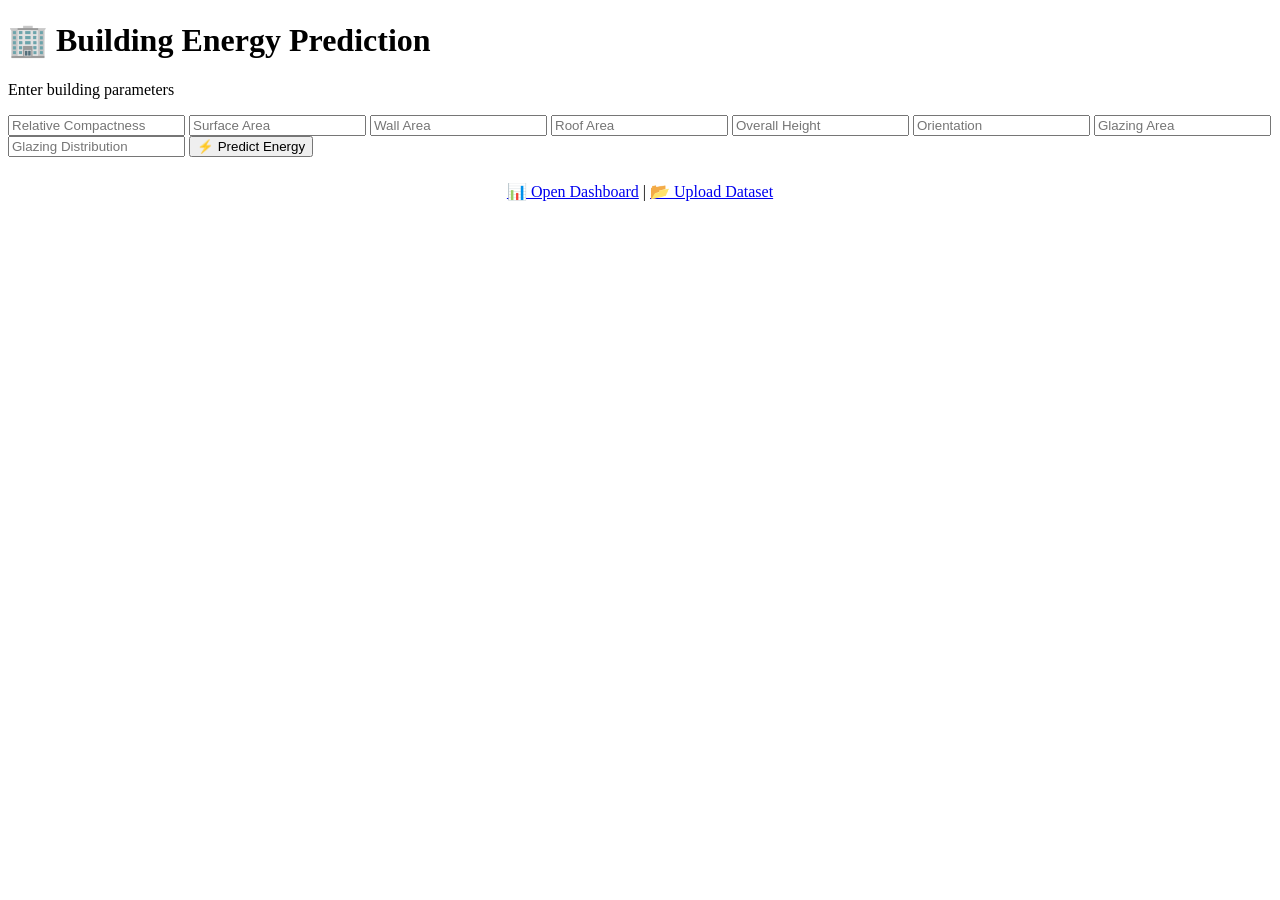
==== templates/index.html @ 182e848c "Initial commit: Energy consumption prediction project" ====
<!DOCTYPE html>
<html>
<head>
    <title>Energy Prediction</title>
    <link rel="stylesheet" href="{{ url_for('static', filename='css/styles.css') }}">
</head>
<body>

<div class="container">
    <h1>🏢 Building Energy Prediction</h1>
    <p>Enter building parameters</p>

    <form action="/predict" method="post" class="grid">
        <input name="Relative_Compactness" required placeholder="Relative Compactness">
        <input name="Surface_Area" required placeholder="Surface Area">
        <input name="Wall_Area" required placeholder="Wall Area">
        <input name="Roof_Area" required placeholder="Roof Area">
        <input name="Overall_Height" required placeholder="Overall Height">
        <input name="Orientation" required placeholder="Orientation">
        <input name="Glazing_Area" required placeholder="Glazing Area">
        <input name="Glazing_Area_Distribution" required placeholder="Glazing Distribution">
        <button type="submit">⚡ Predict Energy</button>
    </form>

    <div style="text-align:center; margin-top:25px;">
        <a href="/dashboard" class="upload-back">📊 Open Dashboard</a> |
        <a href="/upload" class="upload-back">📂 Upload Dataset</a>
    </div>
</div>

</body>
</html>
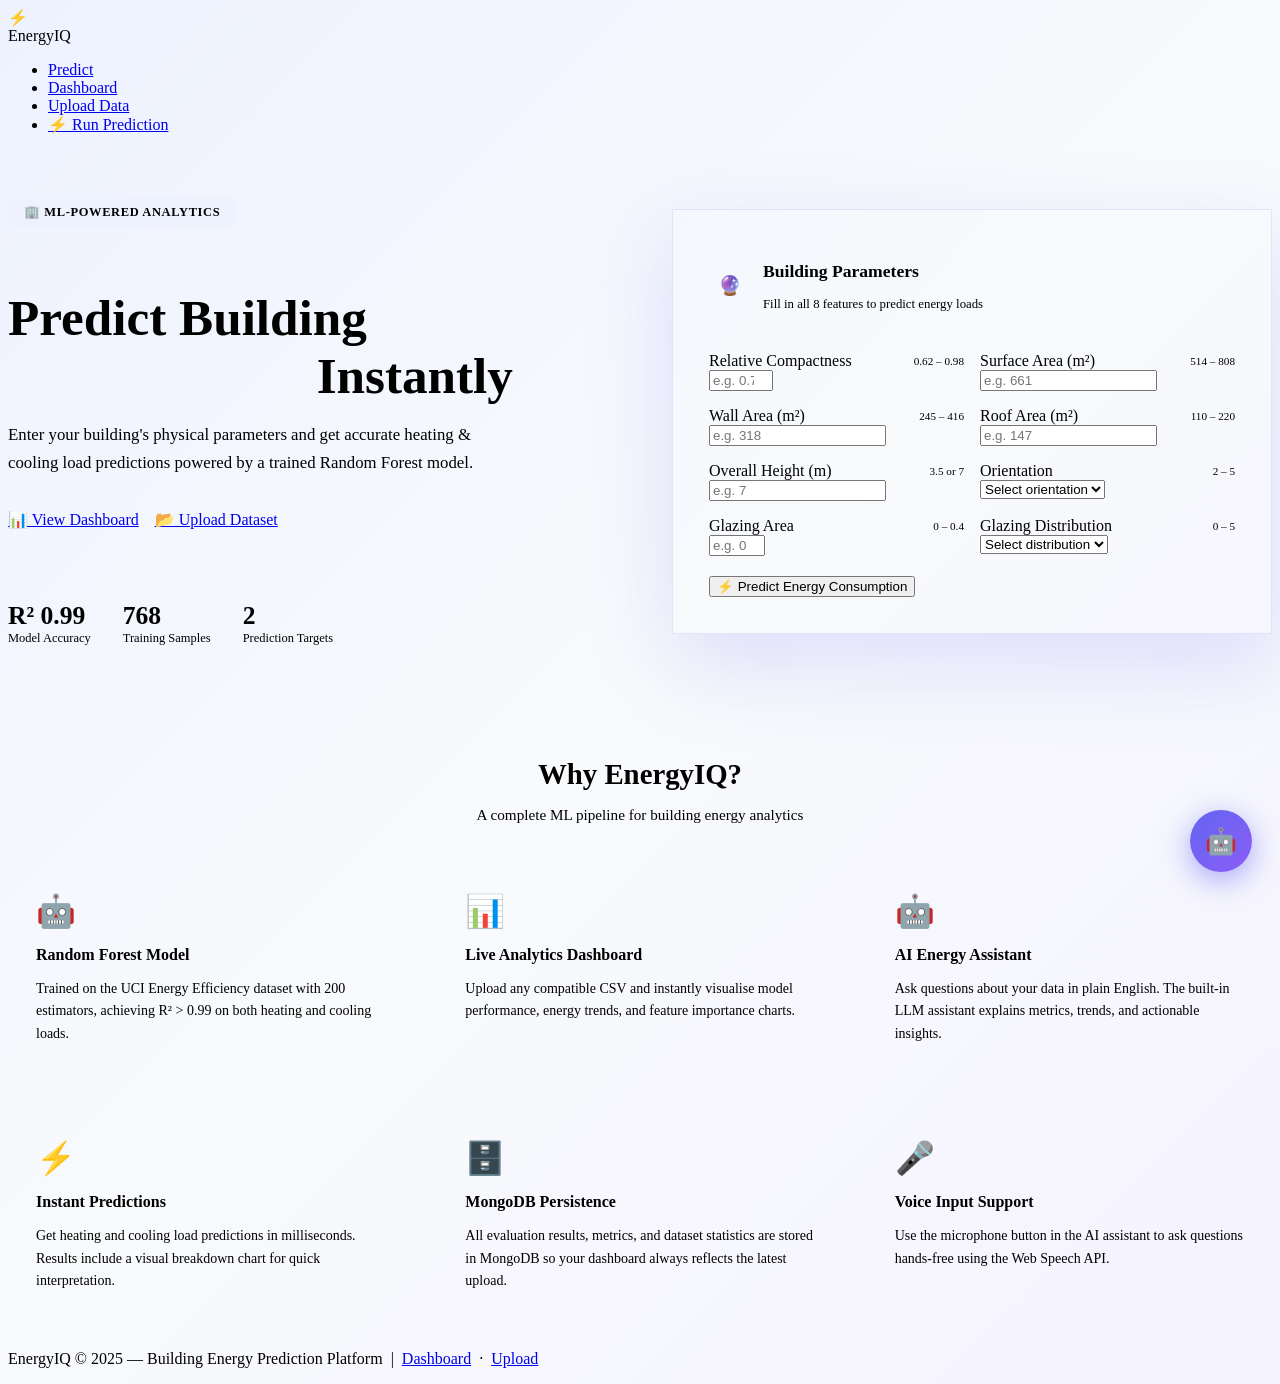
==== commit 470e3420: "feat: real-world UI upgrade with AI chatbot, analytics dashboard, drag-drop upload" ====
--- a/templates/index.html
+++ b/templates/index.html
@@ -1,32 +1,505 @@
 <!DOCTYPE html>
-<html>
+<html lang="en">
 <head>
-    <title>Energy Prediction</title>
-    <link rel="stylesheet" href="{{ url_for('static', filename='css/styles.css') }}">
+  <meta charset="UTF-8">
+  <meta name="viewport" content="width=device-width, initial-scale=1.0">
+  <title>EnergyIQ — Building Energy Prediction</title>
+  <link rel="preconnect" href="https://fonts.googleapis.com">
+  <link href="https://fonts.googleapis.com/css2?family=Inter:wght@400;500;600;700;800&display=swap" rel="stylesheet">
+  <link rel="stylesheet" href="{{ url_for('static', filename='css/styles.css') }}">
+  <style>
+    /* ---- INDEX-SPECIFIC ---- */
+    body { background: linear-gradient(135deg, #eef2ff 0%, #f8fafc 50%, #f5f3ff 100%); }
+
+    .hero-section {
+      display: grid;
+      grid-template-columns: 1fr 1fr;
+      gap: 4rem;
+      align-items: center;
+      padding: 3rem 0 2rem;
+    }
+
+    .hero-text .eyebrow {
+      display: inline-flex;
+      align-items: center;
+      gap: .5rem;
+      background: #eef2ff;
+      color: var(--indigo);
+      font-size: .78rem;
+      font-weight: 700;
+      padding: .4rem 1rem;
+      border-radius: var(--radius-full);
+      margin-bottom: 1.25rem;
+      letter-spacing: .05em;
+      text-transform: uppercase;
+    }
+
+    .hero-text h1 {
+      font-size: clamp(2.2rem, 4vw, 3.2rem);
+      font-weight: 800;
+      line-height: 1.12;
+      color: var(--slate-900);
+      margin-bottom: 1rem;
+    }
+
+    .hero-text h1 span {
+      background: linear-gradient(135deg, var(--indigo), var(--purple));
+      -webkit-background-clip: text;
+      -webkit-text-fill-color: transparent;
+    }
+
+    .hero-text p {
+      color: var(--slate-600);
+      font-size: 1.05rem;
+      line-height: 1.7;
+      margin-bottom: 2rem;
+      max-width: 480px;
+    }
+
+    .hero-actions {
+      display: flex;
+      gap: 1rem;
+      flex-wrap: wrap;
+    }
+
+    .hero-stats {
+      display: flex;
+      gap: 2rem;
+      margin-top: 2.5rem;
+      padding-top: 2rem;
+      border-top: 1px solid var(--slate-200);
+    }
+
+    .hero-stat .hs-value {
+      font-size: 1.6rem;
+      font-weight: 800;
+      color: var(--slate-900);
+    }
+
+    .hero-stat .hs-label {
+      font-size: .78rem;
+      color: var(--slate-400);
+      font-weight: 500;
+    }
+
+    /* ---- PREDICTION FORM CARD ---- */
+    .predict-card {
+      background: var(--white);
+      border-radius: var(--radius-xl);
+      padding: 2.25rem;
+      box-shadow: 0 30px 80px rgba(99,102,241,.18);
+      border: 1px solid rgba(99,102,241,.15);
+    }
+
+    .predict-card .card-top {
+      display: flex;
+      align-items: center;
+      gap: .75rem;
+      margin-bottom: 1.75rem;
+    }
+
+    .predict-card .card-top .ct-icon {
+      width: 42px; height: 42px;
+      background: linear-gradient(135deg, var(--indigo), var(--purple));
+      border-radius: var(--radius-md);
+      display: flex; align-items: center; justify-content: center;
+      font-size: 1.2rem;
+    }
+
+    .predict-card .card-top h2 {
+      font-size: 1.1rem;
+      font-weight: 700;
+      color: var(--slate-900);
+    }
+
+    .predict-card .card-top p {
+      font-size: .8rem;
+      color: var(--slate-400);
+    }
+
+    .form-grid {
+      display: grid;
+      grid-template-columns: 1fr 1fr;
+      gap: 1rem;
+    }
+
+    .form-grid .form-group label {
+      display: flex;
+      align-items: center;
+      justify-content: space-between;
+    }
+
+    .form-grid .form-group label .range-hint {
+      font-size: .7rem;
+      color: var(--slate-400);
+      font-weight: 400;
+    }
+
+    .form-submit-row {
+      margin-top: 1.25rem;
+    }
+
+    /* ---- FEATURES SECTION ---- */
+    .features-section {
+      margin-top: 5rem;
+    }
+
+    .section-header {
+      text-align: center;
+      margin-bottom: 2.5rem;
+    }
+
+    .section-header h2 {
+      font-size: 1.8rem;
+      font-weight: 800;
+      color: var(--slate-900);
+      margin-bottom: .5rem;
+    }
+
+    .section-header p {
+      color: var(--slate-600);
+      font-size: .95rem;
+    }
+
+    .features-grid {
+      display: grid;
+      grid-template-columns: repeat(3, 1fr);
+      gap: 1.5rem;
+    }
+
+    .feature-card {
+      background: var(--white);
+      border-radius: var(--radius-lg);
+      padding: 1.75rem;
+      border: 1px solid var(--slate-200);
+      box-shadow: var(--shadow-sm);
+      transition: var(--transition);
+    }
+
+    .feature-card:hover {
+      transform: translateY(-4px);
+      box-shadow: var(--shadow-lg);
+      border-color: rgba(99,102,241,.3);
+    }
+
+    .feature-card .fc-icon {
+      font-size: 2rem;
+      margin-bottom: 1rem;
+    }
+
+    .feature-card h3 {
+      font-size: 1rem;
+      font-weight: 700;
+      color: var(--slate-900);
+      margin-bottom: .4rem;
+    }
+
+    .feature-card p {
+      font-size: .875rem;
+      color: var(--slate-600);
+      line-height: 1.6;
+    }
+
+    @media (max-width: 900px) {
+      .hero-section { grid-template-columns: 1fr; gap: 2.5rem; }
+      .features-grid { grid-template-columns: 1fr 1fr; }
+    }
+
+    @media (max-width: 600px) {
+      .form-grid { grid-template-columns: 1fr; }
+      .features-grid { grid-template-columns: 1fr; }
+      .hero-stats { gap: 1.25rem; }
+    }
+  </style>
 </head>
 <body>
 
-<div class="container">
-    <h1>🏢 Building Energy Prediction</h1>
-    <p>Enter building parameters</p>
-
-    <form action="/predict" method="post" class="grid">
-        <input name="Relative_Compactness" required placeholder="Relative Compactness">
-        <input name="Surface_Area" required placeholder="Surface Area">
-        <input name="Wall_Area" required placeholder="Wall Area">
-        <input name="Roof_Area" required placeholder="Roof Area">
-        <input name="Overall_Height" required placeholder="Overall Height">
-        <input name="Orientation" required placeholder="Orientation">
-        <input name="Glazing_Area" required placeholder="Glazing Area">
-        <input name="Glazing_Area_Distribution" required placeholder="Glazing Distribution">
-        <button type="submit">⚡ Predict Energy</button>
-    </form>
-
-    <div style="text-align:center; margin-top:25px;">
-        <a href="/dashboard" class="upload-back">📊 Open Dashboard</a> |
-        <a href="/upload" class="upload-back">📂 Upload Dataset</a>
+<!-- ===== NAVBAR ===== -->
+<nav class="navbar">
+  <div class="navbar-brand">
+    <div class="brand-icon">⚡</div>
+    EnergyIQ
+  </div>
+  <ul class="navbar-links">
+    <li><a href="/" class="active">Predict</a></li>
+    <li><a href="/dashboard">Dashboard</a></li>
+    <li><a href="/upload">Upload Data</a></li>
+    <li><a href="/predict" class="nav-cta">⚡ Run Prediction</a></li>
+  </ul>
+</nav>
+
+<!-- ===== MAIN ===== -->
+<main class="page-wrapper">
+
+  <!-- HERO + FORM -->
+  <section class="hero-section">
+
+    <!-- LEFT: Hero Text -->
+    <div class="hero-text">
+      <div class="eyebrow">🏢 ML-Powered Analytics</div>
+      <h1>Predict Building <span>Energy Consumption</span> Instantly</h1>
+      <p>
+        Enter your building's physical parameters and get accurate heating &amp;
+        cooling load predictions powered by a trained Random Forest model.
+      </p>
+      <div class="hero-actions">
+        <a href="/dashboard" class="btn btn-secondary">📊 View Dashboard</a>
+        <a href="/upload" class="btn btn-outline">📂 Upload Dataset</a>
+      </div>
+      <div class="hero-stats">
+        <div class="hero-stat">
+          <div class="hs-value">R² 0.99</div>
+          <div class="hs-label">Model Accuracy</div>
+        </div>
+        <div class="hero-stat">
+          <div class="hs-value">768</div>
+          <div class="hs-label">Training Samples</div>
+        </div>
+        <div class="hero-stat">
+          <div class="hs-value">2</div>
+          <div class="hs-label">Prediction Targets</div>
+        </div>
+      </div>
     </div>
+
+    <!-- RIGHT: Prediction Form -->
+    <div class="predict-card">
+      <div class="card-top">
+        <div class="ct-icon">🔮</div>
+        <div>
+          <h2>Building Parameters</h2>
+          <p>Fill in all 8 features to predict energy loads</p>
+        </div>
+      </div>
+
+      <form action="/predict" method="post" id="predictForm">
+        <div class="form-grid">
+
+          <div class="form-group">
+            <label>
+              Relative Compactness
+              <span class="range-hint">0.62 – 0.98</span>
+            </label>
+            <input class="form-control" name="Relative_Compactness" type="number"
+              step="0.01" min="0.5" max="1" placeholder="e.g. 0.76" required>
+          </div>
+
+          <div class="form-group">
+            <label>
+              Surface Area (m²)
+              <span class="range-hint">514 – 808</span>
+            </label>
+            <input class="form-control" name="Surface_Area" type="number"
+              step="0.5" placeholder="e.g. 661" required>
+          </div>
+
+          <div class="form-group">
+            <label>
+              Wall Area (m²)
+              <span class="range-hint">245 – 416</span>
+            </label>
+            <input class="form-control" name="Wall_Area" type="number"
+              step="0.5" placeholder="e.g. 318" required>
+          </div>
+
+          <div class="form-group">
+            <label>
+              Roof Area (m²)
+              <span class="range-hint">110 – 220</span>
+            </label>
+            <input class="form-control" name="Roof_Area" type="number"
+              step="0.5" placeholder="e.g. 147" required>
+          </div>
+
+          <div class="form-group">
+            <label>
+              Overall Height (m)
+              <span class="range-hint">3.5 or 7</span>
+            </label>
+            <input class="form-control" name="Overall_Height" type="number"
+              step="0.5" placeholder="e.g. 7" required>
+          </div>
+
+          <div class="form-group">
+            <label>
+              Orientation
+              <span class="range-hint">2 – 5</span>
+            </label>
+            <select class="form-control" name="Orientation" required>
+              <option value="" disabled selected>Select orientation</option>
+              <option value="2">2 — North</option>
+              <option value="3">3 — East</option>
+              <option value="4">4 — South</option>
+              <option value="5">5 — West</option>
+            </select>
+          </div>
+
+          <div class="form-group">
+            <label>
+              Glazing Area
+              <span class="range-hint">0 – 0.4</span>
+            </label>
+            <input class="form-control" name="Glazing_Area" type="number"
+              step="0.1" min="0" max="0.4" placeholder="e.g. 0.25" required>
+          </div>
+
+          <div class="form-group">
+            <label>
+              Glazing Distribution
+              <span class="range-hint">0 – 5</span>
+            </label>
+            <select class="form-control" name="Glazing_Area_Distribution" required>
+              <option value="" disabled selected>Select distribution</option>
+              <option value="0">0 — Uniform</option>
+              <option value="1">1 — North</option>
+              <option value="2">2 — East</option>
+              <option value="3">3 — South</option>
+              <option value="4">4 — West</option>
+              <option value="5">5 — Mixed</option>
+            </select>
+          </div>
+
+        </div>
+
+        <div class="form-submit-row">
+          <button type="submit" class="btn btn-primary btn-lg btn-block" id="submitBtn">
+            ⚡ Predict Energy Consumption
+          </button>
+        </div>
+      </form>
+    </div>
+
+  </section>
+
+  <!-- FEATURES -->
+  <section class="features-section">
+    <div class="section-header">
+      <h2>Why EnergyIQ?</h2>
+      <p>A complete ML pipeline for building energy analytics</p>
+    </div>
+    <div class="features-grid">
+      <div class="feature-card">
+        <div class="fc-icon">🤖</div>
+        <h3>Random Forest Model</h3>
+        <p>Trained on the UCI Energy Efficiency dataset with 200 estimators, achieving R² &gt; 0.99 on both heating and cooling loads.</p>
+      </div>
+      <div class="feature-card">
+        <div class="fc-icon">📊</div>
+        <h3>Live Analytics Dashboard</h3>
+        <p>Upload any compatible CSV and instantly visualise model performance, energy trends, and feature importance charts.</p>
+      </div>
+      <div class="feature-card">
+        <div class="fc-icon">🤖</div>
+        <h3>AI Energy Assistant</h3>
+        <p>Ask questions about your data in plain English. The built-in LLM assistant explains metrics, trends, and actionable insights.</p>
+      </div>
+      <div class="feature-card">
+        <div class="fc-icon">⚡</div>
+        <h3>Instant Predictions</h3>
+        <p>Get heating and cooling load predictions in milliseconds. Results include a visual breakdown chart for quick interpretation.</p>
+      </div>
+      <div class="feature-card">
+        <div class="fc-icon">🗄️</div>
+        <h3>MongoDB Persistence</h3>
+        <p>All evaluation results, metrics, and dataset statistics are stored in MongoDB so your dashboard always reflects the latest upload.</p>
+      </div>
+      <div class="feature-card">
+        <div class="fc-icon">🎤</div>
+        <h3>Voice Input Support</h3>
+        <p>Use the microphone button in the AI assistant to ask questions hands-free using the Web Speech API.</p>
+      </div>
+    </div>
+  </section>
+
+</main>
+
+<!-- ===== FOOTER ===== -->
+<footer class="page-footer">
+  <p>EnergyIQ &copy; 2025 &mdash; Building Energy Prediction Platform &nbsp;|&nbsp;
+    <a href="/dashboard">Dashboard</a> &nbsp;·&nbsp;
+    <a href="/upload">Upload</a>
+  </p>
+</footer>
+
+<script>
+  // Loading state on form submit
+  document.getElementById("predictForm").addEventListener("submit", function() {
+    const btn = document.getElementById("submitBtn");
+    btn.innerHTML = '<span class="spinner"></span> Predicting…';
+    btn.disabled = true;
+  });
+</script>
+
+<!-- ===== CHATBOT ===== -->
+<button id="chat-fab" onclick="toggleChat()" title="AI Energy Assistant">🤖</button>
+<div id="chat-window" style="display:none;position:fixed;bottom:106px;right:28px;width:370px;background:#fff;border-radius:20px;box-shadow:0 30px 80px rgba(0,0,0,.22);flex-direction:column;overflow:hidden;z-index:9999;border:1px solid #e2e8f0;">
+  <div style="background:linear-gradient(135deg,#6366f1,#8b5cf6);color:#fff;padding:14px 16px;display:flex;align-items:center;justify-content:space-between;">
+    <div style="display:flex;align-items:center;gap:10px;font-weight:700;font-size:.95rem;">
+      <span>⚡</span>
+      <div><div>Energy Assistant</div><div style="font-size:.72rem;opacity:.8;">Powered by Llama 3.1</div></div>
+    </div>
+    <button onclick="toggleChat()" style="background:rgba(255,255,255,.2);border:none;color:#fff;width:28px;height:28px;border-radius:50%;cursor:pointer;font-size:1rem;">✕</button>
+  </div>
+  <div style="padding:10px 12px;display:flex;gap:6px;flex-wrap:wrap;border-bottom:1px solid #f1f5f9;">
+    <button class="cc" onclick="quickAsk('Explain the R² score')">Explain R²</button>
+    <button class="cc" onclick="quickAsk('Why is heating higher than cooling?')">Heating vs Cooling</button>
+    <button class="cc" onclick="quickAsk('How is the model performing?')">Model Health</button>
+    <button class="cc" onclick="quickAsk('What features matter most?')">Key Features</button>
+  </div>
+  <div id="chat-body" style="padding:14px;height:270px;overflow-y:auto;display:flex;flex-direction:column;gap:10px;">
+    <div style="max-width:85%;padding:9px 13px;border-radius:14px 14px 14px 4px;font-size:.875rem;background:#f1f5f9;color:#1e293b;align-self:flex-start;">
+      👋 Hi! I'm your Energy Analytics Assistant. Ask me anything about predictions, metrics, or energy efficiency.
+    </div>
+  </div>
+  <div style="padding:10px 12px;border-top:1px solid #f1f5f9;display:flex;gap:8px;align-items:center;">
+    <button onclick="startVoice()" style="background:#f1f5f9;border:none;border-radius:50%;width:38px;height:38px;cursor:pointer;font-size:1rem;display:flex;align-items:center;justify-content:center;flex-shrink:0;">🎤</button>
+    <input id="chat-input" placeholder="Ask about energy or model…" onkeydown="if(event.key==='Enter')sendChat()" style="flex:1;padding:9px 13px;border-radius:999px;border:2px solid #e2e8f0;font-size:.875rem;font-family:inherit;outline:none;">
+    <button onclick="sendChat()" style="background:linear-gradient(135deg,#6366f1,#8b5cf6);color:#fff;border:none;border-radius:50%;width:38px;height:38px;cursor:pointer;font-size:1rem;display:flex;align-items:center;justify-content:center;flex-shrink:0;">➤</button>
+  </div>
 </div>
+<style>
+  #chat-fab{position:fixed;bottom:28px;right:28px;width:62px;height:62px;background:linear-gradient(135deg,#6366f1,#8b5cf6);border:none;border-radius:50%;display:flex;align-items:center;justify-content:center;font-size:1.6rem;cursor:pointer;box-shadow:0 8px 30px rgba(99,102,241,.55);z-index:9999;transition:transform .2s;}
+  #chat-fab:hover{transform:scale(1.1);}
+  .cc{background:#f1f5f9;border:none;border-radius:999px;padding:5px 11px;font-size:.75rem;font-weight:500;cursor:pointer;font-family:inherit;color:#475569;}
+  .cc:hover{background:#eef2ff;color:#6366f1;}
+</style>
+<script>
+  function toggleChat(){
+    var w=document.getElementById("chat-window");
+    w.style.display=(w.style.display==="none"||w.style.display==="")?"flex":"none";
+  }
+  function quickAsk(t){document.getElementById("chat-input").value=t;sendChat();}
+  function sendChat(){
+    var input=document.getElementById("chat-input");
+    var msg=input.value.trim();
+    if(!msg)return;
+    var body=document.getElementById("chat-body");
+    body.innerHTML+='<div style="max-width:85%;padding:9px 13px;border-radius:14px 14px 4px 14px;font-size:.875rem;background:linear-gradient(135deg,#6366f1,#8b5cf6);color:#fff;align-self:flex-end;">'+msg+'</div>';
+    input.value="";
+    body.scrollTop=body.scrollHeight;
+    var tid="t"+Date.now();
+    body.innerHTML+='<div id="'+tid+'" style="max-width:85%;padding:9px 13px;border-radius:14px 14px 14px 4px;font-size:.875rem;background:#f1f5f9;color:#94a3b8;align-self:flex-start;font-style:italic;">⏳ Thinking…</div>';
+    body.scrollTop=body.scrollHeight;
+    fetch("/chat",{method:"POST",headers:{"Content-Type":"application/json"},body:JSON.stringify({message:msg})})
+    .then(function(r){return r.json();})
+    .then(function(d){
+      var el=document.getElementById(tid);if(el)el.remove();
+      body.innerHTML+='<div style="max-width:85%;padding:9px 13px;border-radius:14px 14px 14px 4px;font-size:.875rem;background:#f1f5f9;color:#1e293b;align-self:flex-start;">'+d.reply+'</div>';
+      body.scrollTop=body.scrollHeight;
+    })
+    .catch(function(){
+      var el=document.getElementById(tid);if(el)el.remove();
+      body.innerHTML+='<div style="max-width:85%;padding:9px 13px;border-radius:14px;font-size:.875rem;background:#f1f5f9;color:#1e293b;align-self:flex-start;">⚠️ Could not reach assistant.</div>';
+      body.scrollTop=body.scrollHeight;
+    });
+  }
+  function startVoice(){
+    if(!("webkitSpeechRecognition"in window)){alert("Voice not supported. Use Chrome.");return;}
+    var rec=new webkitSpeechRecognition();rec.lang="en-US";
+    rec.onresult=function(e){document.getElementById("chat-input").value=e.results[0][0].transcript;};
+    rec.start();
+  }
+</script>
 
 </body>
-</html>+</html>
